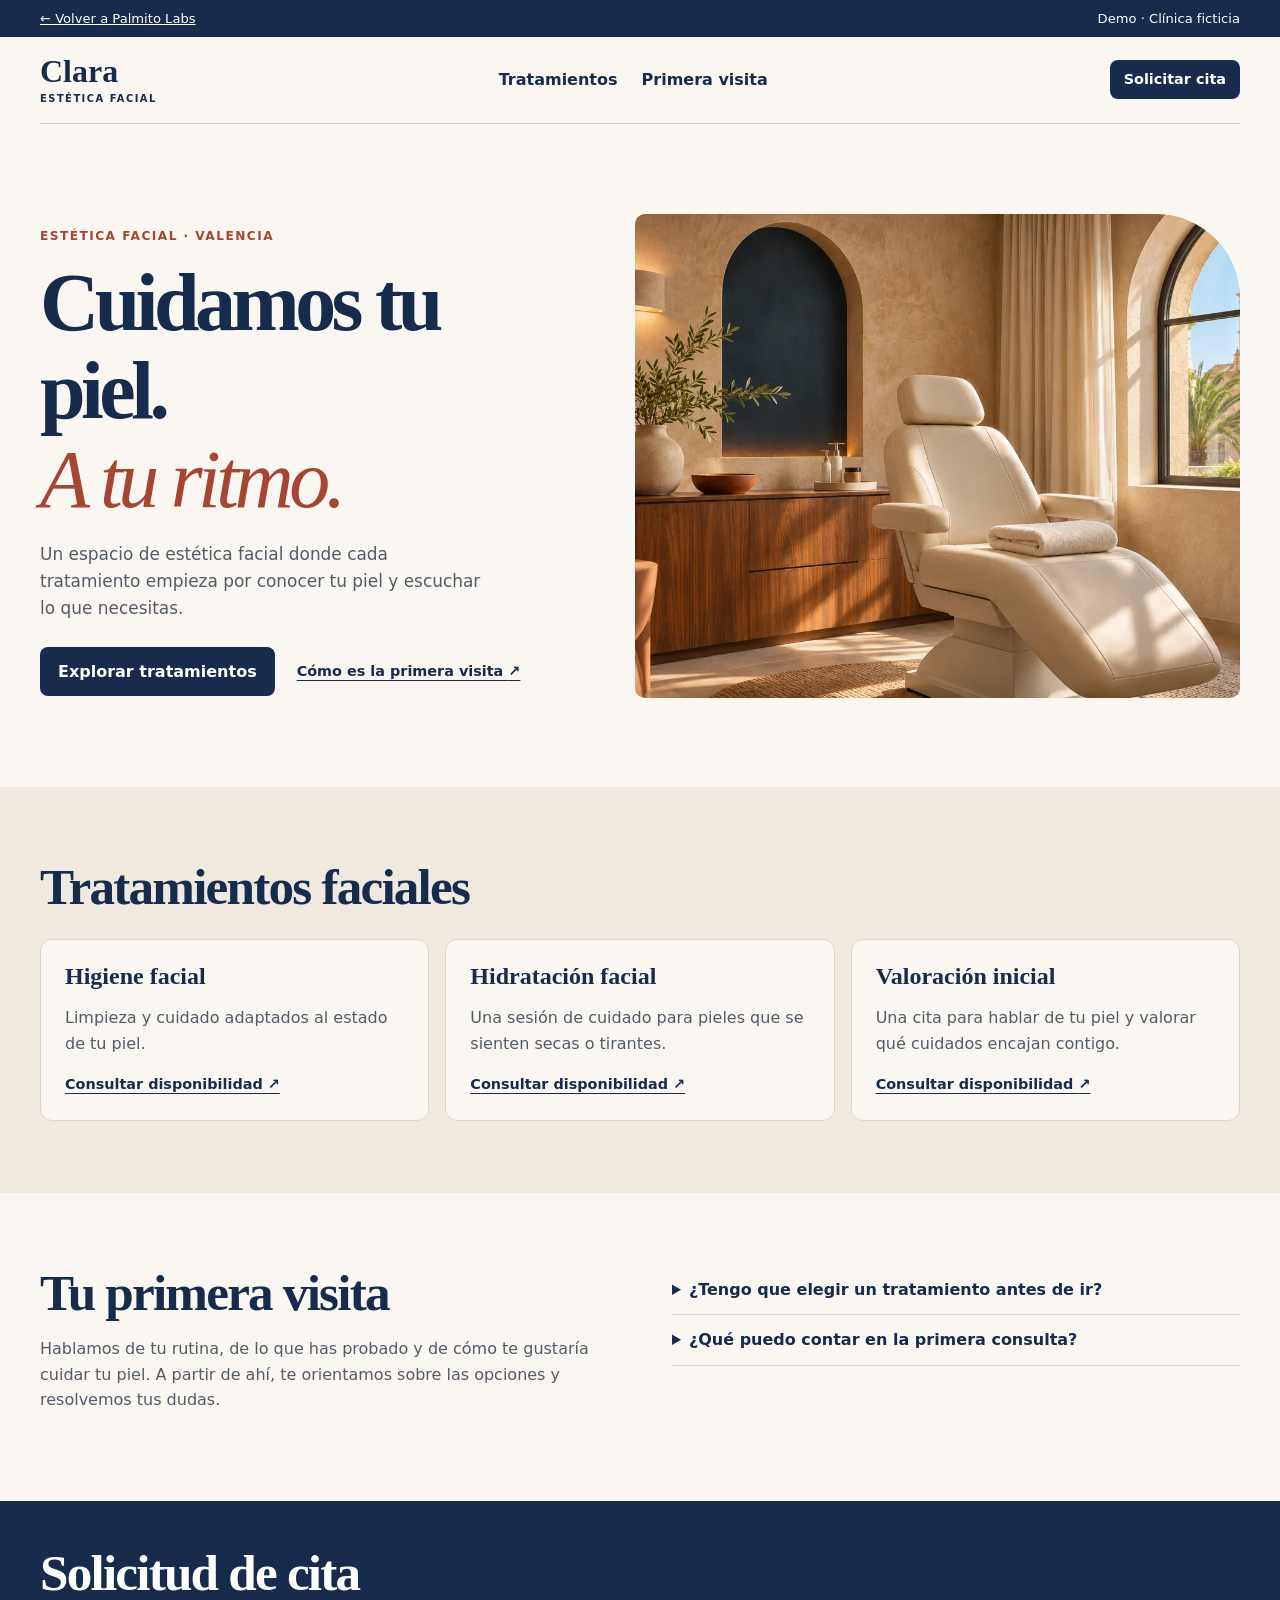
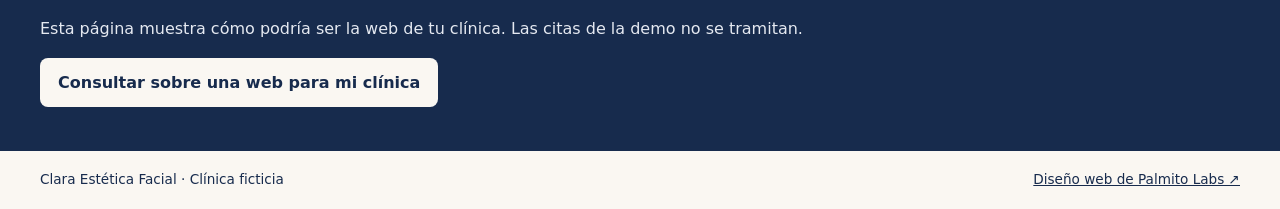
==== demo-clinica/index.html @ ee64e514 "Add full-page aesthetic clinic website demo" ====
<!doctype html>
<html lang="es">
<head>
  <meta charset="utf-8">
  <meta name="viewport" content="width=device-width, initial-scale=1">
  <meta name="robots" content="noindex">
  <meta name="description" content="Demostración de Palmito Labs de una web a medida para una clínica estética ficticia.">
  <title>Palmito Labs | Demo web de clínica estética</title>
  <link rel="icon" href="/assets/logo-final/favicon-contrast.svg" type="image/svg+xml">
  <link rel="stylesheet" href="clinica.css">
</head>
<body>
  <a class="skip" href="#contenido">Saltar al contenido</a>
  <div class="demo-banner">
    <a href="/#web-comercio">← Volver a Palmito Labs</a>
    <span>Demo · Clínica ficticia</span>
  </div>
  <header class="site-header wrap">
    <a class="clinic-mark" href="#inicio">Clara<span>ESTÉTICA FACIAL</span></a>
    <nav aria-label="Navegación de la demo">
      <a href="#tratamientos">Tratamientos</a>
      <a href="#primera-visita">Primera visita</a>
    </nav>
    <a class="button button-small" href="#solicitud">Solicitar cita</a>
  </header>
  <main id="contenido">
    <section class="hero wrap" id="inicio" aria-labelledby="hero-title">
      <div class="hero-copy">
        <p class="eyebrow">Estética facial · Valencia</p>
        <h1 id="hero-title">Cuidamos tu piel.<br><em>A tu ritmo.</em></h1>
        <p>Un espacio de estética facial donde cada tratamiento empieza por conocer tu piel y escuchar lo que necesitas.</p>
        <div class="actions">
          <a class="button" href="#tratamientos">Explorar tratamientos</a>
          <a class="text-link" href="#primera-visita">Cómo es la primera visita <span aria-hidden="true">↗</span></a>
        </div>
      </div>
      <figure>
        <img src="consulta.webp" alt="Cabina luminosa con una camilla de tratamiento, acabados de piedra y un ventanal arqueado" width="1200" height="800" fetchpriority="high">
      </figure>
    </section>

    <section class="treatments" id="tratamientos" aria-labelledby="treatments-title">
      <div class="wrap">
        <h2 id="treatments-title">Tratamientos faciales</h2>
        <div class="cards">
          <article>
            <h3>Higiene facial</h3>
            <p>Limpieza y cuidado adaptados al estado de tu piel.</p>
            <a class="text-link" href="#solicitud">Consultar disponibilidad <span aria-hidden="true">↗</span></a>
          </article>
          <article>
            <h3>Hidratación facial</h3>
            <p>Una sesión de cuidado para pieles que se sienten secas o tirantes.</p>
            <a class="text-link" href="#solicitud">Consultar disponibilidad <span aria-hidden="true">↗</span></a>
          </article>
          <article>
            <h3>Valoración inicial</h3>
            <p>Una cita para hablar de tu piel y valorar qué cuidados encajan contigo.</p>
            <a class="text-link" href="#solicitud">Consultar disponibilidad <span aria-hidden="true">↗</span></a>
          </article>
        </div>
      </div>
    </section>

    <section class="visit wrap" id="primera-visita" aria-labelledby="visit-title">
      <div>
        <h2 id="visit-title">Tu primera visita</h2>
        <p>Hablamos de tu rutina, de lo que has probado y de cómo te gustaría cuidar tu piel. A partir de ahí, te orientamos sobre las opciones y resolvemos tus dudas.</p>
      </div>
      <div class="questions">
        <details>
          <summary>¿Tengo que elegir un tratamiento antes de ir?</summary>
          <p>Puedes empezar por una valoración inicial si tienes dudas sobre qué tratamiento elegir.</p>
        </details>
        <details>
          <summary>¿Qué puedo contar en la primera consulta?</summary>
          <p>Comenta qué productos utilizas, si has notado alguna reacción y qué te gustaría consultar.</p>
        </details>
      </div>
    </section>

    <section class="request" id="solicitud" aria-labelledby="request-title">
      <div class="wrap">
        <h2 id="request-title">Solicitud de cita</h2>
        <p>Esta página muestra cómo podría ser la web de tu clínica. Las citas de la demo no se tramitan.</p>
        <a class="button" href="/?servicio=desarrollo-web#contacto">Consultar sobre una web para mi clínica</a>
      </div>
    </section>
  </main>
  <footer class="wrap site-footer">
    <span>Clara Estética Facial · Clínica ficticia</span>
    <a href="/#web-comercio">Diseño web de Palmito Labs ↗</a>
  </footer>
</body>
</html>
---- demo-clinica/clinica.css ----
:root {
  --ink: #172b4d;
  --muted: #535b66;
  --accent: #a44631;
  --paper: #faf7f2;
  --line: #ded6cb;
  --surface: #f0e9df;
  font: 16px/1.6 system-ui, sans-serif;
  color: var(--ink);
  background: var(--paper);
}
* { box-sizing: border-box; }
body { margin: 0; }
a { color: inherit; }
img { display: block; width: 100%; height: auto; }
.wrap { width: min(1200px, calc(100% - 48px)); margin-inline: auto; }
.skip { position: fixed; z-index: 1; top: 8px; left: 8px; padding: 8px; background: white; transform: translateY(-150%); }
.skip:focus { transform: none; }
:focus-visible { outline: 3px solid var(--accent); outline-offset: 4px; }
.demo-banner {
  display: flex; flex-wrap: wrap; justify-content: space-between; gap: 4px 20px;
  padding: 8px max(24px, calc((100% - 1200px) / 2));
  color: white; background: var(--ink); font-size: .82rem;
}
.demo-banner :focus-visible { outline-color: white; }
.site-header { display: flex; align-items: center; justify-content: space-between; flex-wrap: wrap; gap: 12px 24px; padding-block: 18px; border-bottom: 1px solid var(--line); }
.clinic-mark { font: 700 2rem/1 Georgia, serif; text-decoration: none; }
.clinic-mark span { display: block; margin-top: 6px; font: 650 .62rem/1.2 system-ui, sans-serif; letter-spacing: .15em; }
.site-header nav { display: flex; flex-wrap: wrap; gap: 8px 24px; font-weight: 600; }
.site-header nav a { text-decoration: none; }
.site-header nav a:hover { text-decoration: underline; }
.hero { display: grid; grid-template-columns: minmax(0, 1fr) minmax(0, 1.14fr); gap: clamp(26px, 5vw, 72px); align-items: center; padding-block: clamp(34px, 7vw, 90px); }
.hero figure { margin: 0; }
.hero img { aspect-ratio: 5 / 4; object-fit: cover; border-radius: 10px 84px 10px 10px; }
.eyebrow { color: var(--accent); text-transform: uppercase; letter-spacing: .12em; font-size: .76rem; font-weight: 750; }
h1, h2, h3 { margin: 0; font-family: Georgia, serif; line-height: 1.08; }
h1 { font-size: clamp(2.55rem, 6.4vw, 5.35rem); letter-spacing: -.055em; }
h1 em { color: var(--accent); font-weight: 400; }
h2 { font-size: clamp(2rem, 4vw, 3.2rem); letter-spacing: -.035em; }
h3 { font-size: 1.5rem; }
p { color: var(--muted); }
.hero-copy > p:not(.eyebrow) { max-width: 42ch; font-size: 1.06rem; }
.actions { display: flex; flex-wrap: wrap; align-items: center; gap: 12px 22px; margin-top: 24px; }
.button {
  display: inline-block; padding: 12px 18px; background: var(--ink); color: white;
  border-radius: 8px; font-weight: 650; text-decoration: none;
}
.button:hover { background: #243f69; }
.button-small { padding: 8px 14px; font-size: .9rem; }
.text-link { font-size: .9rem; font-weight: 650; text-underline-offset: 4px; }
.treatments { background: var(--surface); padding-block: clamp(36px, 6vw, 72px); }
.cards { display: grid; grid-template-columns: repeat(3, minmax(0, 1fr)); gap: 16px; margin-top: 24px; }
.cards article { display: flex; flex-direction: column; align-items: start; padding: 24px; border: 1px solid var(--line); border-radius: 12px; background: var(--paper); }
.cards a { margin-top: auto; }
.visit { display: grid; grid-template-columns: minmax(0, 1fr) minmax(0, 1fr); gap: 24px 64px; padding-block: clamp(36px, 6vw, 72px); }
.questions details { border-bottom: 1px solid var(--line); padding-block: 12px; }
.questions summary { cursor: pointer; font-weight: 650; }
.request { background: var(--ink); color: white; padding-block: 44px; }
.request p { color: #e5e9f1; }
.request .button { background: var(--paper); color: var(--ink); }
.request :focus-visible { outline-color: white; }
.site-footer { display: flex; flex-wrap: wrap; justify-content: space-between; gap: 8px 24px; padding-block: 18px; font-size: .85rem; }
@media (max-width: 760px) {
  .hero, .visit { grid-template-columns: 1fr; }
  .hero img { aspect-ratio: 16 / 10; }
  .cards { grid-template-columns: 1fr; }
}
@media (max-width: 500px) {
  .wrap { width: calc(100% - 36px); }
  .site-header nav { order: 1; width: 100%; }
  .demo-banner { padding-inline: 18px; }
}
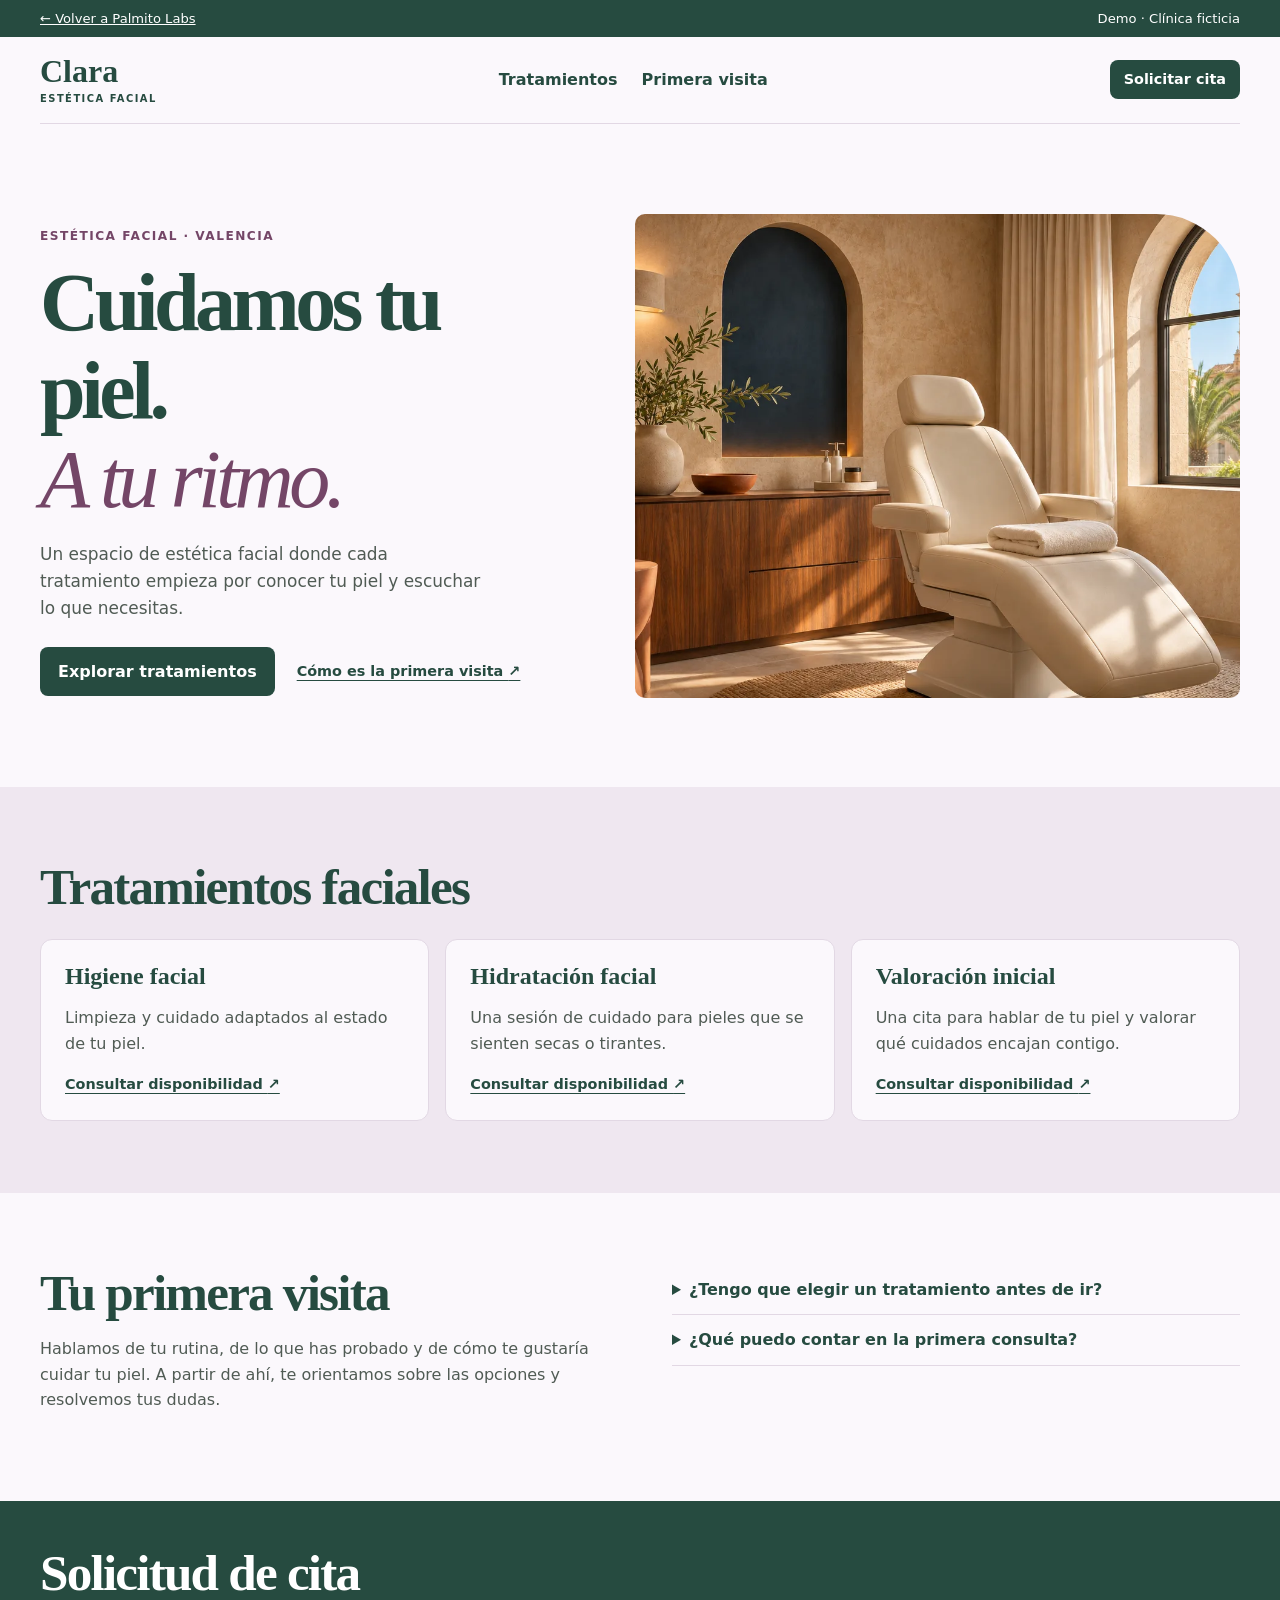
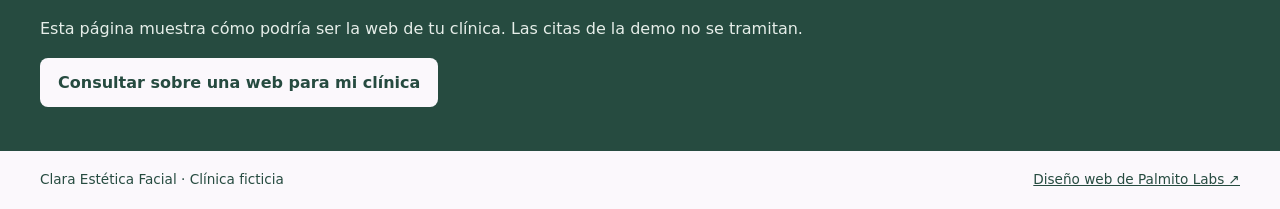
==== commit 9b06e38b: "Show distinct clinic and workshop web demos" ====
--- a/demo-clinica/index.html
+++ b/demo-clinica/index.html
@@ -7,7 +7,8 @@
   <meta name="description" content="Demostración de Palmito Labs de una web a medida para una clínica estética ficticia.">
   <title>Palmito Labs | Demo web de clínica estética</title>
   <link rel="icon" href="/assets/logo-final/favicon-contrast.svg" type="image/svg+xml">
-  <link rel="stylesheet" href="clinica.css">
+  <link rel="stylesheet" href="/assets/demo-web.css">
+  <link rel="stylesheet" href="clinica.css?v=2">
 </head>
 <body>
   <a class="skip" href="#contenido">Saltar al contenido</a>
@@ -16,7 +17,7 @@
     <span>Demo · Clínica ficticia</span>
   </div>
   <header class="site-header wrap">
-    <a class="clinic-mark" href="#inicio">Clara<span>ESTÉTICA FACIAL</span></a>
+    <a class="demo-mark" href="#inicio">Clara<span>ESTÉTICA FACIAL</span></a>
     <nav aria-label="Navegación de la demo">
       <a href="#tratamientos">Tratamientos</a>
       <a href="#primera-visita">Primera visita</a>
@@ -39,7 +40,7 @@
       </figure>
     </section>
 
-    <section class="treatments" id="tratamientos" aria-labelledby="treatments-title">
+    <section class="demo-services" id="tratamientos" aria-labelledby="treatments-title">
       <div class="wrap">
         <h2 id="treatments-title">Tratamientos faciales</h2>
         <div class="cards">
--- a/assets/demo-web.css
+++ b/assets/demo-web.css
@@ -0,0 +1,62 @@
+:root { font: 16px/1.6 system-ui, sans-serif; color: var(--ink); background: var(--paper); }
+* { box-sizing: border-box; }
+body { margin: 0; }
+a { color: inherit; }
+img { display: block; width: 100%; height: auto; }
+.wrap { width: min(1200px, calc(100% - 48px)); margin-inline: auto; }
+.skip { position: fixed; z-index: 1; top: 8px; left: 8px; padding: 8px; background: white; transform: translateY(-150%); }
+.skip:focus { transform: none; }
+:focus-visible { outline: 3px solid var(--accent); outline-offset: 4px; }
+.demo-banner {
+  display: flex; flex-wrap: wrap; justify-content: space-between; gap: 4px 20px;
+  padding: 8px max(24px, calc((100% - 1200px) / 2));
+  color: white; background: var(--ink); font-size: .82rem;
+}
+.demo-banner :focus-visible { outline-color: white; }
+.site-header { display: flex; align-items: center; justify-content: space-between; flex-wrap: wrap; gap: 12px 24px; padding-block: 18px; border-bottom: 1px solid var(--line); }
+.demo-mark { font: 700 2rem/1 Georgia, serif; text-decoration: none; }
+.demo-mark span { display: block; margin-top: 6px; font: 650 .62rem/1.2 system-ui, sans-serif; letter-spacing: .15em; }
+.site-header nav { display: flex; flex-wrap: wrap; gap: 8px 24px; font-weight: 600; }
+.site-header nav a { text-decoration: none; }
+.site-header nav a:hover { text-decoration: underline; }
+.hero { display: grid; grid-template-columns: minmax(0, 1fr) minmax(0, 1.14fr); gap: clamp(26px, 5vw, 72px); align-items: center; padding-block: clamp(34px, 7vw, 90px); }
+.hero figure { margin: 0; }
+.hero img { aspect-ratio: 5 / 4; object-fit: cover; border-radius: 10px 84px 10px 10px; }
+.eyebrow { color: var(--accent); text-transform: uppercase; letter-spacing: .12em; font-size: .76rem; font-weight: 750; }
+h1, h2, h3 { margin: 0; font-family: Georgia, serif; line-height: 1.08; }
+h1 { font-size: clamp(2.55rem, 6.4vw, 5.35rem); letter-spacing: -.055em; }
+h1 em { color: var(--accent); font-weight: 400; }
+h2 { font-size: clamp(2rem, 4vw, 3.2rem); letter-spacing: -.035em; }
+h3 { font-size: 1.5rem; }
+p { color: var(--muted); }
+.hero-copy > p:not(.eyebrow) { max-width: 42ch; font-size: 1.06rem; }
+.actions { display: flex; flex-wrap: wrap; align-items: center; gap: 12px 22px; margin-top: 24px; }
+.button {
+  display: inline-block; padding: 12px 18px; background: var(--ink); color: white;
+  border-radius: 8px; font-weight: 650; text-decoration: none;
+}
+.button:hover { background: var(--button-hover); }
+.button-small { padding: 8px 14px; font-size: .9rem; }
+.text-link { font-size: .9rem; font-weight: 650; text-underline-offset: 4px; }
+.demo-services { background: var(--surface); padding-block: clamp(36px, 6vw, 72px); }
+.cards { display: grid; grid-template-columns: repeat(3, minmax(0, 1fr)); gap: 16px; margin-top: 24px; }
+.cards article { display: flex; flex-direction: column; align-items: start; padding: 24px; border: 1px solid var(--line); border-radius: 12px; background: var(--paper); }
+.cards a { margin-top: auto; }
+.visit { display: grid; grid-template-columns: minmax(0, 1fr) minmax(0, 1fr); gap: 24px 64px; padding-block: clamp(36px, 6vw, 72px); }
+.questions details { border-bottom: 1px solid var(--line); padding-block: 12px; }
+.questions summary { cursor: pointer; font-weight: 650; }
+.request { background: var(--ink); color: white; padding-block: 44px; }
+.request p { color: var(--request-copy); }
+.request .button { background: var(--paper); color: var(--ink); }
+.request :focus-visible { outline-color: white; }
+.site-footer { display: flex; flex-wrap: wrap; justify-content: space-between; gap: 8px 24px; padding-block: 18px; font-size: .85rem; }
+@media (max-width: 760px) {
+  .hero, .visit { grid-template-columns: 1fr; }
+  .hero img { aspect-ratio: 16 / 10; }
+  .cards { grid-template-columns: 1fr; }
+}
+@media (max-width: 500px) {
+  .wrap { width: calc(100% - 36px); }
+  .site-header nav { order: 1; width: 100%; }
+  .demo-banner { padding-inline: 18px; }
+}
--- a/demo-clinica/clinica.css
+++ b/demo-clinica/clinica.css
@@ -1,72 +1,10 @@
 :root {
-  --ink: #172b4d;
-  --muted: #535b66;
-  --accent: #a44631;
-  --paper: #faf7f2;
-  --line: #ded6cb;
-  --surface: #f0e9df;
-  font: 16px/1.6 system-ui, sans-serif;
-  color: var(--ink);
-  background: var(--paper);
+  --ink: #264b40;
+  --muted: #505b54;
+  --accent: #744667;
+  --paper: #fbf8fc;
+  --line: #e2d8e4;
+  --surface: #efe7f0;
+  --button-hover: #356454;
+  --request-copy: #e6eee9;
 }
-* { box-sizing: border-box; }
-body { margin: 0; }
-a { color: inherit; }
-img { display: block; width: 100%; height: auto; }
-.wrap { width: min(1200px, calc(100% - 48px)); margin-inline: auto; }
-.skip { position: fixed; z-index: 1; top: 8px; left: 8px; padding: 8px; background: white; transform: translateY(-150%); }
-.skip:focus { transform: none; }
-:focus-visible { outline: 3px solid var(--accent); outline-offset: 4px; }
-.demo-banner {
-  display: flex; flex-wrap: wrap; justify-content: space-between; gap: 4px 20px;
-  padding: 8px max(24px, calc((100% - 1200px) / 2));
-  color: white; background: var(--ink); font-size: .82rem;
-}
-.demo-banner :focus-visible { outline-color: white; }
-.site-header { display: flex; align-items: center; justify-content: space-between; flex-wrap: wrap; gap: 12px 24px; padding-block: 18px; border-bottom: 1px solid var(--line); }
-.clinic-mark { font: 700 2rem/1 Georgia, serif; text-decoration: none; }
-.clinic-mark span { display: block; margin-top: 6px; font: 650 .62rem/1.2 system-ui, sans-serif; letter-spacing: .15em; }
-.site-header nav { display: flex; flex-wrap: wrap; gap: 8px 24px; font-weight: 600; }
-.site-header nav a { text-decoration: none; }
-.site-header nav a:hover { text-decoration: underline; }
-.hero { display: grid; grid-template-columns: minmax(0, 1fr) minmax(0, 1.14fr); gap: clamp(26px, 5vw, 72px); align-items: center; padding-block: clamp(34px, 7vw, 90px); }
-.hero figure { margin: 0; }
-.hero img { aspect-ratio: 5 / 4; object-fit: cover; border-radius: 10px 84px 10px 10px; }
-.eyebrow { color: var(--accent); text-transform: uppercase; letter-spacing: .12em; font-size: .76rem; font-weight: 750; }
-h1, h2, h3 { margin: 0; font-family: Georgia, serif; line-height: 1.08; }
-h1 { font-size: clamp(2.55rem, 6.4vw, 5.35rem); letter-spacing: -.055em; }
-h1 em { color: var(--accent); font-weight: 400; }
-h2 { font-size: clamp(2rem, 4vw, 3.2rem); letter-spacing: -.035em; }
-h3 { font-size: 1.5rem; }
-p { color: var(--muted); }
-.hero-copy > p:not(.eyebrow) { max-width: 42ch; font-size: 1.06rem; }
-.actions { display: flex; flex-wrap: wrap; align-items: center; gap: 12px 22px; margin-top: 24px; }
-.button {
-  display: inline-block; padding: 12px 18px; background: var(--ink); color: white;
-  border-radius: 8px; font-weight: 650; text-decoration: none;
-}
-.button:hover { background: #243f69; }
-.button-small { padding: 8px 14px; font-size: .9rem; }
-.text-link { font-size: .9rem; font-weight: 650; text-underline-offset: 4px; }
-.treatments { background: var(--surface); padding-block: clamp(36px, 6vw, 72px); }
-.cards { display: grid; grid-template-columns: repeat(3, minmax(0, 1fr)); gap: 16px; margin-top: 24px; }
-.cards article { display: flex; flex-direction: column; align-items: start; padding: 24px; border: 1px solid var(--line); border-radius: 12px; background: var(--paper); }
-.cards a { margin-top: auto; }
-.visit { display: grid; grid-template-columns: minmax(0, 1fr) minmax(0, 1fr); gap: 24px 64px; padding-block: clamp(36px, 6vw, 72px); }
-.questions details { border-bottom: 1px solid var(--line); padding-block: 12px; }
-.questions summary { cursor: pointer; font-weight: 650; }
-.request { background: var(--ink); color: white; padding-block: 44px; }
-.request p { color: #e5e9f1; }
-.request .button { background: var(--paper); color: var(--ink); }
-.request :focus-visible { outline-color: white; }
-.site-footer { display: flex; flex-wrap: wrap; justify-content: space-between; gap: 8px 24px; padding-block: 18px; font-size: .85rem; }
-@media (max-width: 760px) {
-  .hero, .visit { grid-template-columns: 1fr; }
-  .hero img { aspect-ratio: 16 / 10; }
-  .cards { grid-template-columns: 1fr; }
-}
-@media (max-width: 500px) {
-  .wrap { width: calc(100% - 36px); }
-  .site-header nav { order: 1; width: 100%; }
-  .demo-banner { padding-inline: 18px; }
-}
